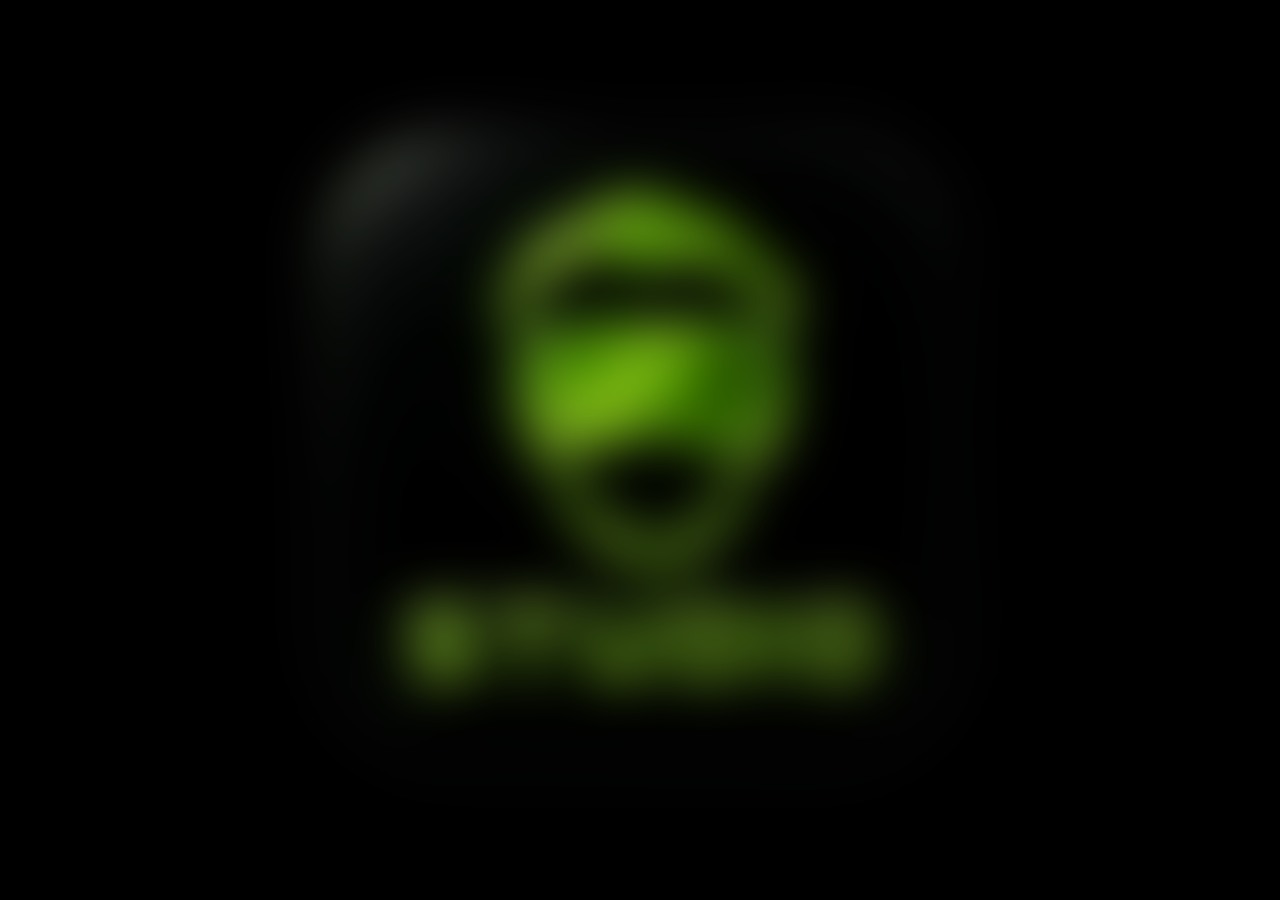
==== index.html @ 102f791d "Publish VRadical Studio teaser" ====
<!doctype html>
<html lang="en">
<head>
  <meta charset="utf-8">
  <meta name="viewport" content="width=device-width, initial-scale=1">
  <meta name="color-scheme" content="dark">
  <meta name="robots" content="noindex, nofollow, noarchive">
  <link rel="icon" type="image/png" href="assets/vradical-studio-icon.png">
  <title>VRadical Studio</title>
  <style>
    * {
      box-sizing: border-box;
    }

    html,
    body {
      width: 100%;
      height: 100%;
      margin: 0;
      overflow: hidden;
      background: #000;
    }

    body {
      display: grid;
      place-items: center;
    }

    .teaser-icon {
      display: block;
      width: min(75vw, 75vh);
      height: min(75vw, 75vh);
      object-fit: contain;
      filter: blur(clamp(20px, 2.8vmin, 32px)) brightness(.78) saturate(1.08);
      transform: scale(1.04);
      user-select: none;
      pointer-events: none;
      -webkit-user-drag: none;
    }
  </style>
</head>
<body>
  <img
    class="teaser-icon"
    src="assets/vradical-studio-icon.png"
    alt=""
    aria-hidden="true"
    draggable="false"
  >
</body>
</html>
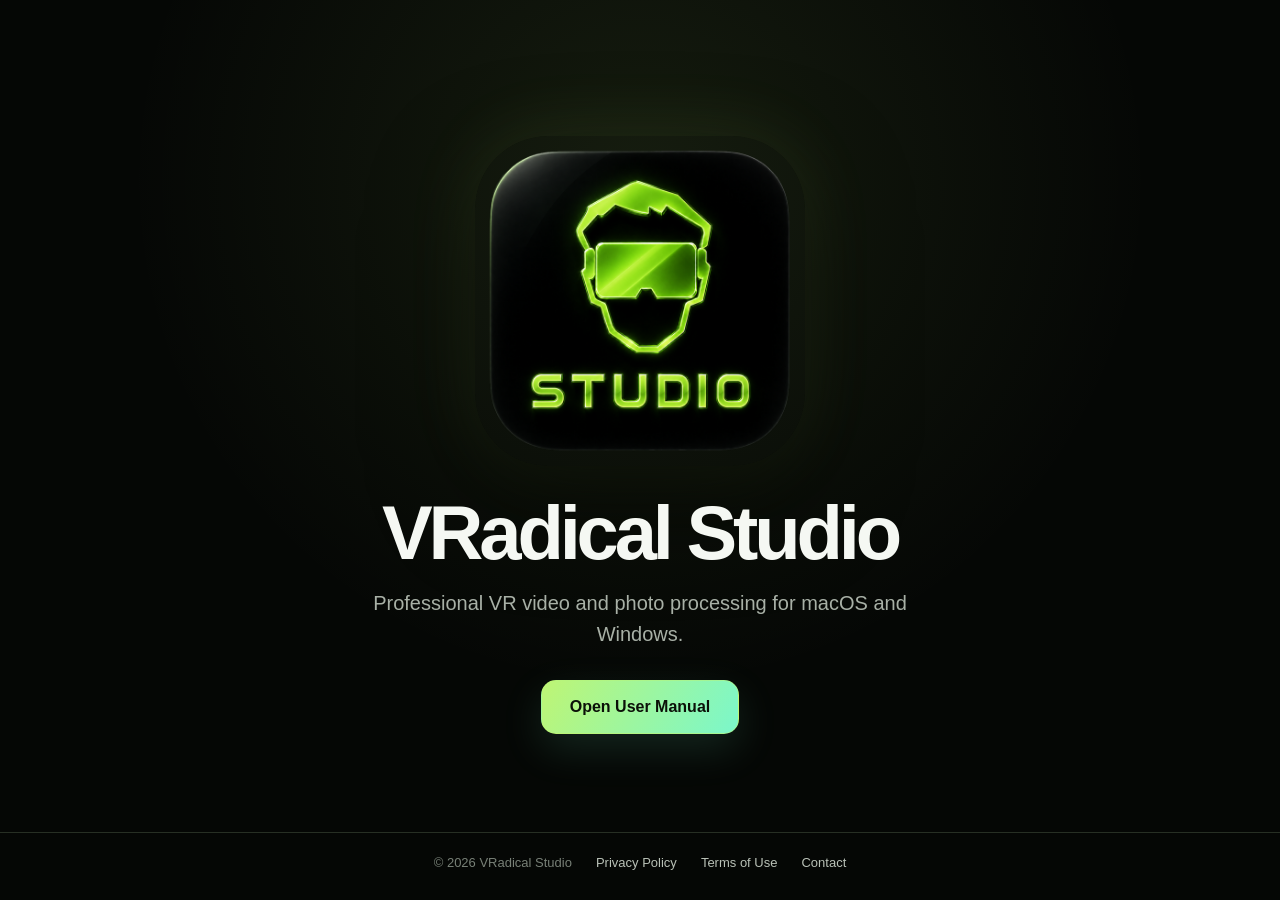
==== commit 63a27904: "Publish privacy policy and terms" ====
--- a/index.html
+++ b/index.html
@@ -4,48 +4,126 @@
   <meta charset="utf-8">
   <meta name="viewport" content="width=device-width, initial-scale=1">
   <meta name="color-scheme" content="dark">
-  <meta name="robots" content="noindex, nofollow, noarchive">
+  <meta name="description" content="VRadical Studio documentation, privacy policy, and terms of use.">
+  <link rel="canonical" href="https://cheloutevr.github.io/vradical-studio-manual/">
   <link rel="icon" type="image/png" href="assets/vradical-studio-icon.png">
   <title>VRadical Studio</title>
   <style>
-    * {
-      box-sizing: border-box;
+    :root {
+      --ink: #f5f8f3;
+      --muted: #a8b0a6;
+      --line: rgba(215, 255, 199, .16);
+      --accent: #bef574;
+      --accent-2: #7bf7cb;
     }
 
-    html,
+    * { box-sizing: border-box; }
+
+    html, body { min-height: 100%; }
+
     body {
-      width: 100%;
-      height: 100%;
       margin: 0;
-      overflow: hidden;
-      background: #000;
+      color: var(--ink);
+      background:
+        radial-gradient(circle at 50% 20%, rgba(190, 245, 116, .09), transparent 32rem),
+        #050705;
+      font-family: Inter, ui-sans-serif, -apple-system, BlinkMacSystemFont, "Segoe UI", sans-serif;
     }
 
-    body {
+    .page {
+      min-height: 100vh;
+      display: grid;
+      grid-template-rows: 1fr auto;
+    }
+
+    main {
       display: grid;
       place-items: center;
+      padding: clamp(36px, 7vw, 84px) 24px 46px;
+      text-align: center;
     }
 
-    .teaser-icon {
+    .hero { width: min(720px, 100%); }
+
+    .studio-icon {
       display: block;
-      width: min(75vw, 75vh);
-      height: min(75vw, 75vh);
-      object-fit: contain;
-      filter: blur(clamp(20px, 2.8vmin, 32px)) brightness(.78) saturate(1.08);
-      transform: scale(1.04);
-      user-select: none;
-      pointer-events: none;
-      -webkit-user-drag: none;
+      width: min(330px, 62vw);
+      height: auto;
+      margin: 0 auto 30px;
+      border-radius: 22%;
+      filter: none;
+      box-shadow: 0 35px 100px rgba(0, 0, 0, .55), 0 0 70px rgba(190, 245, 116, .12);
+    }
+
+    h1 {
+      margin: 0;
+      font-size: clamp(42px, 8vw, 76px);
+      line-height: .98;
+      letter-spacing: -.055em;
+    }
+
+    .tagline {
+      max-width: 590px;
+      margin: 18px auto 30px;
+      color: var(--muted);
+      font-size: clamp(16px, 2vw, 20px);
+      line-height: 1.55;
+    }
+
+    .manual-button {
+      display: inline-flex;
+      align-items: center;
+      justify-content: center;
+      min-height: 54px;
+      padding: 0 28px;
+      border: 1px solid rgba(190, 245, 116, .55);
+      border-radius: 15px;
+      color: #0b1008;
+      background: linear-gradient(120deg, var(--accent), var(--accent-2));
+      box-shadow: 0 15px 42px rgba(123, 247, 203, .13);
+      font-weight: 850;
+      text-decoration: none;
+      transition: transform 160ms ease, box-shadow 160ms ease;
+    }
+
+    .manual-button:hover { transform: translateY(-2px); box-shadow: 0 20px 50px rgba(123, 247, 203, .2); }
+    .manual-button:focus-visible { outline: 3px solid var(--accent); outline-offset: 5px; }
+
+    footer {
+      display: flex;
+      flex-wrap: wrap;
+      justify-content: center;
+      gap: 10px 24px;
+      padding: 22px 24px 30px;
+      border-top: 1px solid var(--line);
+      color: #788077;
+      font-size: 13px;
+    }
+
+    footer a { color: #b9c1b7; text-decoration: none; }
+    footer a:hover { color: var(--accent); }
+
+    @media (prefers-reduced-motion: reduce) {
+      .manual-button { transition: none; }
     }
   </style>
 </head>
 <body>
-  <img
-    class="teaser-icon"
-    src="assets/vradical-studio-icon.png"
-    alt=""
-    aria-hidden="true"
-    draggable="false"
-  >
+  <div class="page">
+    <main>
+      <section class="hero" aria-labelledby="page-title">
+        <img class="studio-icon" src="assets/vradical-studio-icon.png" alt="VRadical Studio app icon">
+        <h1 id="page-title">VRadical Studio</h1>
+        <p class="tagline">Professional VR video and photo processing for macOS and Windows.</p>
+        <a class="manual-button" href="manual/">Open User Manual</a>
+      </section>
+    </main>
+    <footer>
+      <span>&copy; 2026 VRadical Studio</span>
+      <a href="privacy/">Privacy Policy</a>
+      <a href="terms/">Terms of Use</a>
+      <a href="mailto:cheloute.vr@gmail.com">Contact</a>
+    </footer>
+  </div>
 </body>
 </html>
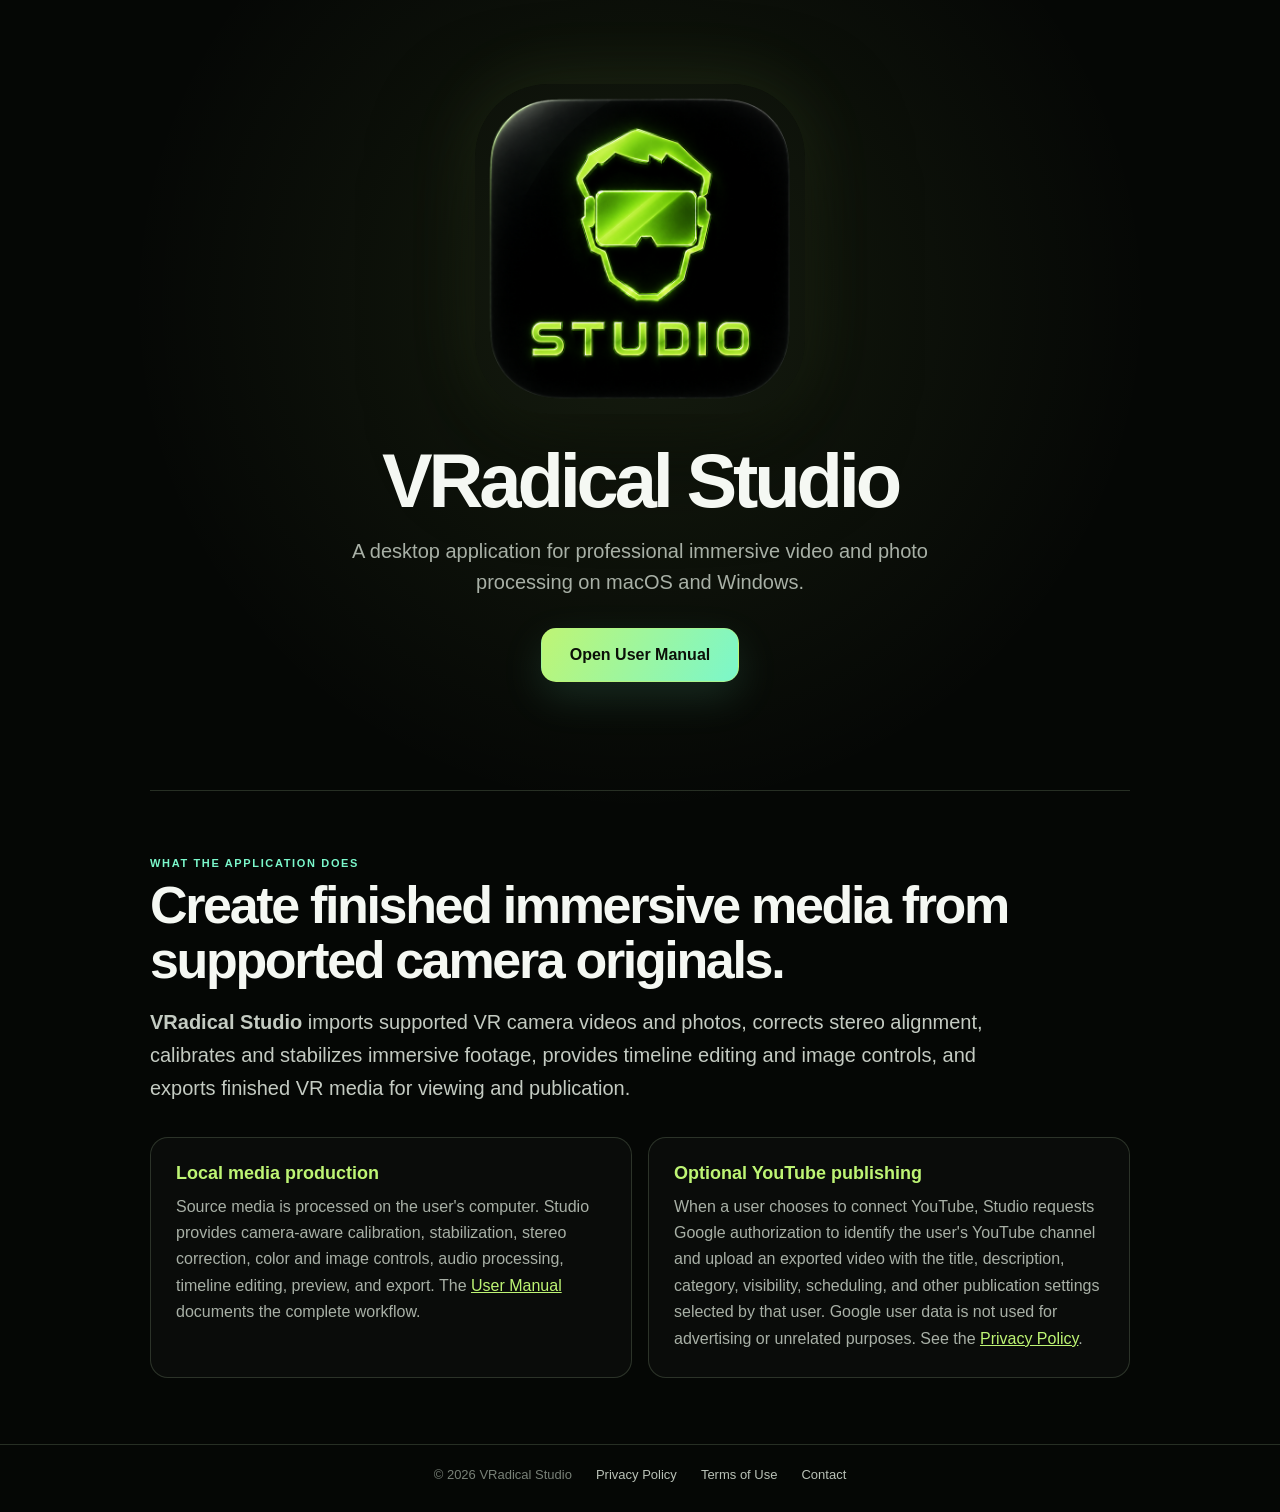
==== commit a9d4feed: "Clarify Studio identity and OAuth purpose" ====
--- a/index.html
+++ b/index.html
@@ -4,10 +4,29 @@
   <meta charset="utf-8">
   <meta name="viewport" content="width=device-width, initial-scale=1">
   <meta name="color-scheme" content="dark">
-  <meta name="description" content="VRadical Studio documentation, privacy policy, and terms of use.">
+  <meta name="application-name" content="VRadical Studio">
+  <meta name="description" content="VRadical Studio is a desktop application for calibrating, stabilizing, editing, exporting, and publishing immersive VR video and photos on macOS and Windows.">
+  <meta property="og:type" content="website">
+  <meta property="og:site_name" content="VRadical Studio">
+  <meta property="og:title" content="VRadical Studio">
+  <meta property="og:description" content="Professional VR video and photo calibration, stabilization, editing, export, and optional YouTube publishing for macOS and Windows.">
+  <meta property="og:url" content="https://cheloutevr.github.io/vradical-studio-manual/">
+  <meta property="og:image" content="https://cheloutevr.github.io/vradical-studio-manual/assets/vradical-studio-icon.png">
   <link rel="canonical" href="https://cheloutevr.github.io/vradical-studio-manual/">
   <link rel="icon" type="image/png" href="assets/vradical-studio-icon.png">
   <title>VRadical Studio</title>
+  <script type="application/ld+json">
+  {
+    "@context": "https://schema.org",
+    "@type": "SoftwareApplication",
+    "name": "VRadical Studio",
+    "url": "https://cheloutevr.github.io/vradical-studio-manual/",
+    "image": "https://cheloutevr.github.io/vradical-studio-manual/assets/vradical-studio-icon.png",
+    "applicationCategory": "MultimediaApplication",
+    "operatingSystem": "macOS, Windows",
+    "description": "VRadical Studio is a desktop application for calibrating, stabilizing, editing, exporting, and publishing immersive VR video and photos."
+  }
+  </script>
   <style>
     :root {
       --ink: #f5f8f3;
@@ -33,17 +52,18 @@
     .page {
       min-height: 100vh;
       display: grid;
-      grid-template-rows: 1fr auto;
+      grid-template-rows: auto auto;
     }
 
     main {
-      display: grid;
-      place-items: center;
       padding: clamp(36px, 7vw, 84px) 24px 46px;
+    }
+
+    .hero {
+      width: min(760px, 100%);
+      margin: 0 auto;
       text-align: center;
     }
-
-    .hero { width: min(720px, 100%); }
 
     .studio-icon {
       display: block;
@@ -89,6 +109,64 @@
     .manual-button:hover { transform: translateY(-2px); box-shadow: 0 20px 50px rgba(123, 247, 203, .2); }
     .manual-button:focus-visible { outline: 3px solid var(--accent); outline-offset: 5px; }
 
+    .purpose {
+      width: min(980px, 100%);
+      margin: clamp(62px, 9vw, 108px) auto 20px;
+      padding-top: clamp(42px, 6vw, 66px);
+      border-top: 1px solid var(--line);
+    }
+
+    .purpose-label {
+      margin: 0 0 9px;
+      color: var(--accent-2);
+      font-size: 11px;
+      font-weight: 850;
+      letter-spacing: .15em;
+      text-transform: uppercase;
+    }
+
+    .purpose h2 {
+      margin: 0;
+      font-size: clamp(32px, 5vw, 52px);
+      line-height: 1.05;
+      letter-spacing: -.045em;
+    }
+
+    .purpose-intro {
+      max-width: 850px;
+      margin: 18px 0 32px;
+      color: #c4cbc2;
+      font-size: clamp(17px, 2vw, 20px);
+      line-height: 1.65;
+    }
+
+    .purpose-grid {
+      display: grid;
+      grid-template-columns: repeat(2, minmax(0, 1fr));
+      gap: 16px;
+    }
+
+    .purpose-card {
+      padding: 25px;
+      border: 1px solid var(--line);
+      border-radius: 18px;
+      background: rgba(255, 255, 255, .025);
+    }
+
+    .purpose-card h3 {
+      margin: 0 0 10px;
+      color: var(--accent);
+      font-size: 18px;
+    }
+
+    .purpose-card p {
+      margin: 0;
+      color: var(--muted);
+      line-height: 1.65;
+    }
+
+    .purpose-card a { color: var(--accent); }
+
     footer {
       display: flex;
       flex-wrap: wrap;
@@ -103,6 +181,11 @@
     footer a { color: #b9c1b7; text-decoration: none; }
     footer a:hover { color: var(--accent); }
 
+    @media (max-width: 700px) {
+      .purpose-grid { grid-template-columns: 1fr; }
+      .purpose-card { padding: 21px; }
+    }
+
     @media (prefers-reduced-motion: reduce) {
       .manual-button { transition: none; }
     }
@@ -114,8 +197,23 @@
       <section class="hero" aria-labelledby="page-title">
         <img class="studio-icon" src="assets/vradical-studio-icon.png" alt="VRadical Studio app icon">
         <h1 id="page-title">VRadical Studio</h1>
-        <p class="tagline">Professional VR video and photo processing for macOS and Windows.</p>
+        <p class="tagline">A desktop application for professional immersive video and photo processing on macOS and Windows.</p>
         <a class="manual-button" href="manual/">Open User Manual</a>
+      </section>
+      <section class="purpose" aria-labelledby="purpose-title">
+        <p class="purpose-label">What the application does</p>
+        <h2 id="purpose-title">Create finished immersive media from supported camera originals.</h2>
+        <p class="purpose-intro"><strong>VRadical Studio</strong> imports supported VR camera videos and photos, corrects stereo alignment, calibrates and stabilizes immersive footage, provides timeline editing and image controls, and exports finished VR media for viewing and publication.</p>
+        <div class="purpose-grid">
+          <article class="purpose-card">
+            <h3>Local media production</h3>
+            <p>Source media is processed on the user's computer. Studio provides camera-aware calibration, stabilization, stereo correction, color and image controls, audio processing, timeline editing, preview, and export. The <a href="manual/">User Manual</a> documents the complete workflow.</p>
+          </article>
+          <article class="purpose-card">
+            <h3>Optional YouTube publishing</h3>
+            <p>When a user chooses to connect YouTube, Studio requests Google authorization to identify the user's YouTube channel and upload an exported video with the title, description, category, visibility, scheduling, and other publication settings selected by that user. Google user data is not used for advertising or unrelated purposes. See the <a href="privacy/">Privacy Policy</a>.</p>
+          </article>
+        </div>
       </section>
     </main>
     <footer>
